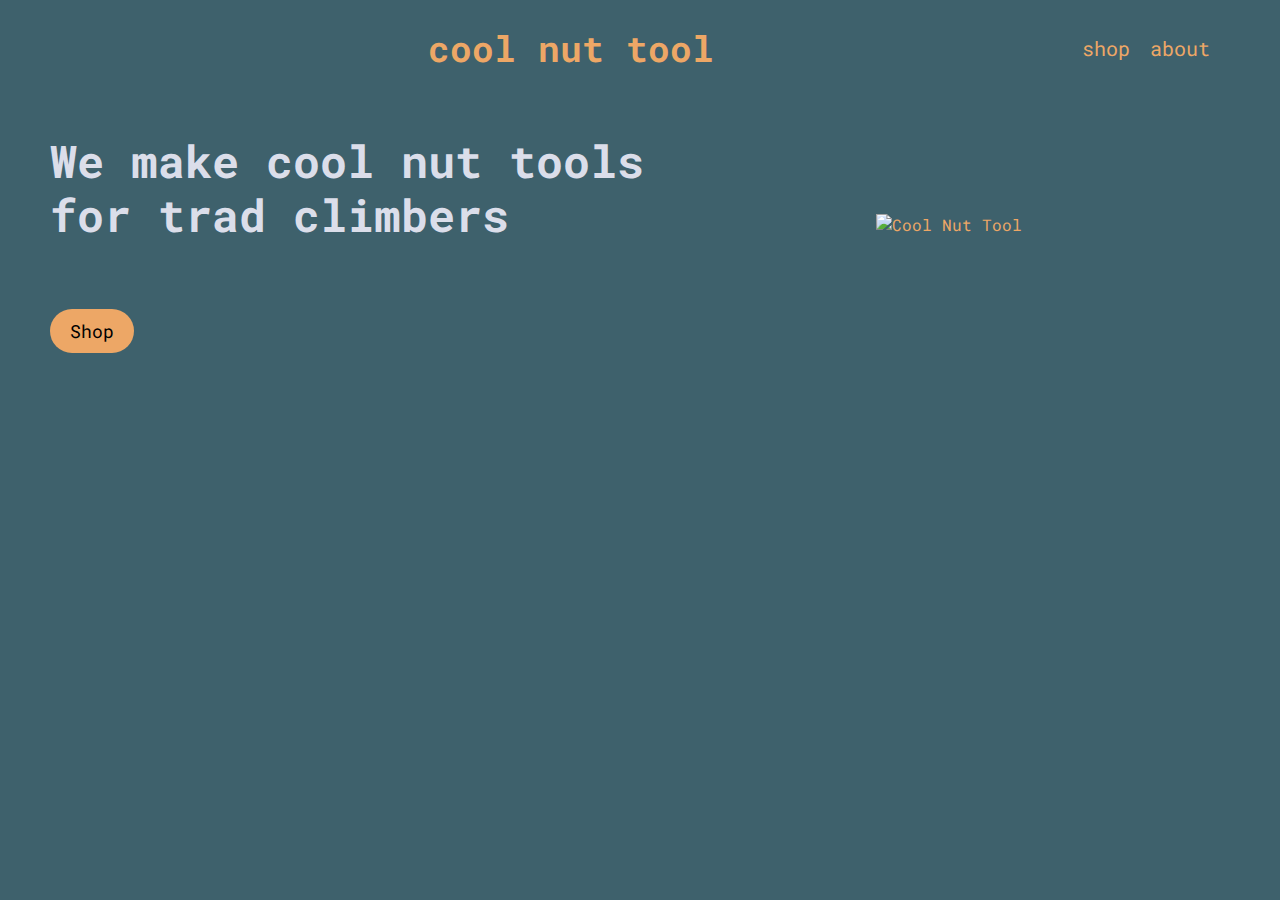
==== index.html @ 7da8a1d9 "image fix" ====
<!DOCTYPE html>
<html lang="en">
<head>
    <meta charset="UTF-8">
    <meta name="viewport" content="width=device-width, initial-scale=1.0">
    <title>Cool Nut Tool</title>
    <link rel="stylesheet" href="styles/main.css">
    <link href="https://fonts.googleapis.com/css2?family=Roboto+Mono:wght@200&display=swap" rel="stylesheet">
</head>
<body>
    <header>
        <div class="header-container">
            <div class="header-title">
                <h1>cool nut tool</h1>
            </div>
            <div class="header-links">
                <ul>
                    <li><a class="header-link" href="pages/shop.html">shop</a></li>
                    <li><a class="header-link" href="pages/about.html">about</a></li>
                </ul>
            </div>
        </div>
    </header>
    <main class="no-margin">
        <div class="content-container">
            <!-- Group text and button together -->
            <div class="text-and-button">
                <div class="main-text">
                    <h2>We make cool nut tools<br>for trad climbers</h2> <!-- Add a line break -->
                </div>
                <a href="pages/shop.html" class="shop-button">Shop</a>
            </div>
            <!-- Image on the right -->
            <img src="image/bitmap.png" alt="Cool Nut Tool" class="centered-image">
        </div>
    </main>
</body>
</html>
---- styles/main.css ----
@import url('https://fonts.googleapis.com/css2?family=Roboto+Mono:wght@200&display=swap');

html {
  font-family: 'Roboto Mono';
  color: #eda766ff; /* Text color */
  background-color: #3e616cff; /* Background color */
}

header {
  background-color: #3e616cff;
  /* border-bottom: 2px solid #ddd; */
  padding-left: 10px;
  padding-bottom: 0px;
  padding-top: 0px;
}

body {
  margin: 0;
}

.header-container {
  display: flex;
  justify-content: space-between;
  align-items: center;
}

.header-title {
  flex-grow: 1;                    /* Allow this div to take available space */
  display: flex;                   /* Use flexbox for centering */
  justify-content: center;         /* Center content horizontally */
  align-items: center;             /* Center content vertically */
  font-size: 18px;                 /* Set a larger font size for the title */

}


.header-links {
  margin-left: 0;                  /* Remove margin left if needed */
}

.header-links ul {
  list-style: none;                /* Remove list bullets */
  display: flex;                   /* Use flexbox for horizontal layout */
  padding: 0;                      /* Remove default padding */
  margin: 0;                       /* Remove default margin */
}

.header-links li {
  margin-right: 20px;              /* Add space between links */
}

.header-link {
  font-size: 20px;                 /* Set font size for links */
  text-decoration: none;           /* Remove underline from links */
  color: #eda766ff;                    /* Set link color */
  transition: color 0.3s;          /* Optional: Smooth color transition on hover */
}

.header-link:hover {
  color: rgb(239, 137, 41);                /* Change color on hover */
}

.main-content {
  display: flex;
  flex-direction: column;
  align-items: center;
  padding-top: 50px;
  margin-top: 100px;
  width: 100%;
}

main {
  margin-bottom: 60px;
}

.no-margin {
  margin-bottom: 0;
}

/* Updated content container with more space around */
.content-container {
  display: flex;
  flex-direction: row; /* Row layout for text on the left and image on the right */
  justify-content: flex-start; /* Align content to the start (left) */
  align-items: center; /* Vertically center both items */
  padding: 0 50px; /* Add padding to the sides for margin */
  overflow-x: hidden;
  position: relative;
}

.text-and-button {
  display: flex;
  flex-direction: column; /* Stack the text and button vertically */
  align-items: flex-start; /* Align the text and button to the left */
  margin-right: 30px; /* Add space between the text/button and the image */
}

.main-text {
  text-align: left; /* Align text to the left */
  color: #dbdeeaff; /* Adjust text color */
  font-size: 30px; /* Adjust font size */
  line-height: 1.2; /* Space between lines */
  margin-bottom: 20px; /* Space between text and the button */
}

/* Make the image smaller */
.centered-image {
  width: 30%; /* Adjust width to make the image smaller */
  height: auto; /* Maintain aspect ratio */
  margin-left: auto; /* Keep the image on the right */
}

.shop-button {
  display: inline-block;
  background-color: #eda766ff; /* Button background color */
  color: black; /* Button text color */
  padding: 10px 20px; /* Button padding */
  border-radius: 25px; /* Rounded corners */
  text-align: center;
  text-decoration: none; /* No underline */
  font-size: 18px; /* Button text size */
  margin-top: 10px; /* Space between button and text */
}

.shop-button:hover {
  background-color: rgb(239, 137, 41); /* New background color on hover */
  color: black; /* Keep the text color unchanged */
}

/* Ensure header is unaffected by these changes */
.header-container {
  display: flex;
  justify-content: space-between;
  align-items: center;
  padding: 0 50px; /* Add padding to sides for consistency */
}


/* More existing styles here */

/* Media queries */
/* For screens smaller than 600px */
@media (max-width: 600px) {
  /* Responsive adjustments */
}

/* Sub Page Formatting */
.subPage {
  color: #eda766ff; /* Text color */
}

/* Additional styles */
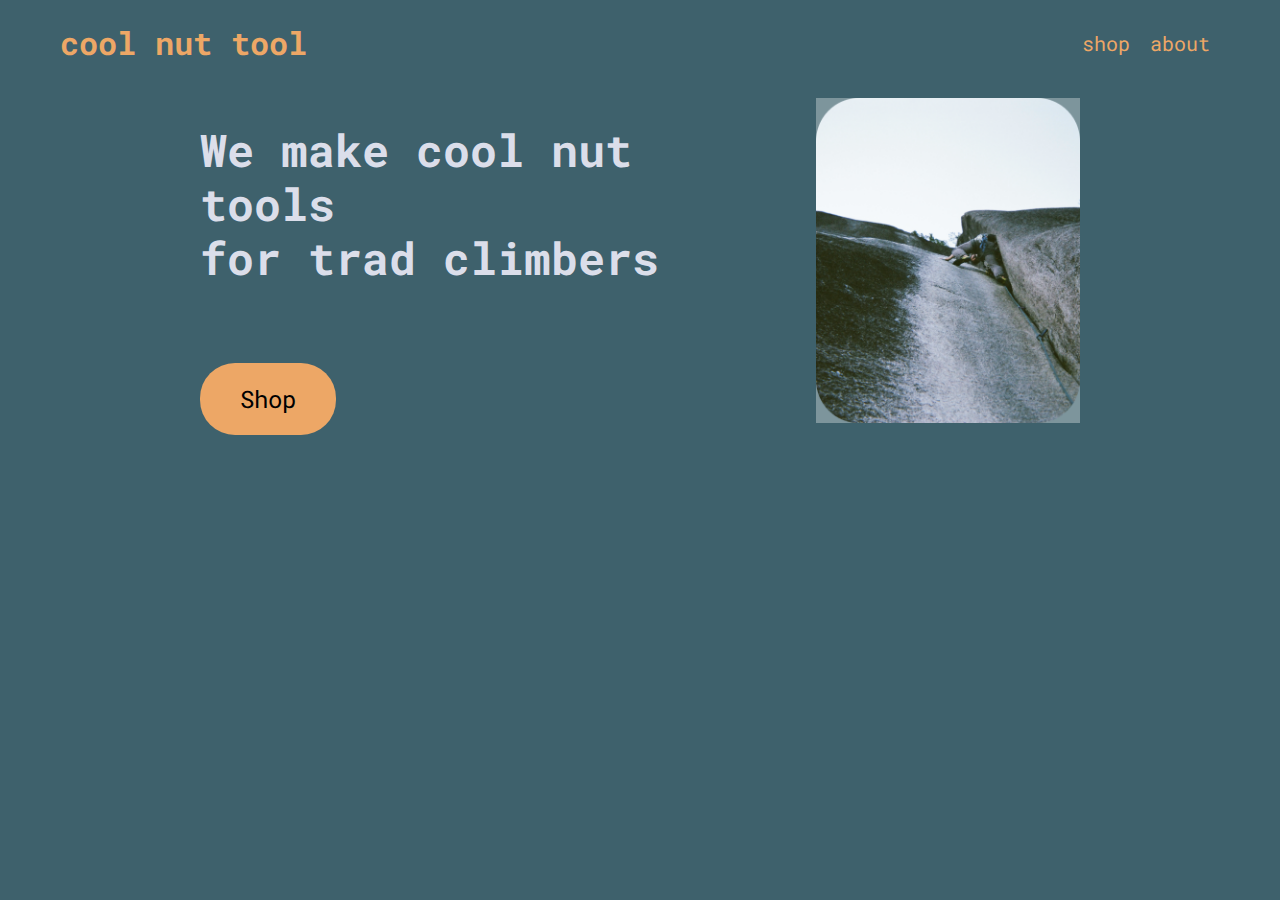
==== commit 5a7e4e63: "major shite" ====
--- a/index.html
+++ b/index.html
@@ -31,7 +31,7 @@
                 <a href="pages/shop.html" class="shop-button">Shop</a>
             </div>
             <!-- Image on the right -->
-            <img src="image/bitmap.png" alt="Cool Nut Tool" class="centered-image">
+            <img src="image/bitmapwide.png" alt="Cool Nut Tool" class="centered-image">
         </div>
     </main>
 </body>
--- a/styles/main.css
+++ b/styles/main.css
@@ -20,17 +20,15 @@
 
 .header-container {
   display: flex;
-  justify-content: space-between;
-  align-items: center;
+  justify-content: flex-start; /* Align items to the left */
+  align-items: center; /* Keep items vertically centered */
+  padding-left: 20px; /* Add padding to move the title slightly away from the edge */
 }
 
 .header-title {
-  flex-grow: 1;                    /* Allow this div to take available space */
-  display: flex;                   /* Use flexbox for centering */
-  justify-content: center;         /* Center content horizontally */
-  align-items: center;             /* Center content vertically */
-  font-size: 18px;                 /* Set a larger font size for the title */
-
+  flex-grow: 0; /* Do not take up extra space */
+  display: block; /* No flexbox centering needed */
+  margin-right: auto; /* Ensure it sticks to the left */
 }
 
 
@@ -83,7 +81,7 @@
   flex-direction: row; /* Row layout for text on the left and image on the right */
   justify-content: flex-start; /* Align content to the start (left) */
   align-items: center; /* Vertically center both items */
-  padding: 0 50px; /* Add padding to the sides for margin */
+  padding: 0 200px; /* Add padding to the sides for margin */
   overflow-x: hidden;
   position: relative;
 }
@@ -114,12 +112,13 @@
   display: inline-block;
   background-color: #eda766ff; /* Button background color */
   color: black; /* Button text color */
-  padding: 10px 20px; /* Button padding */
-  border-radius: 25px; /* Rounded corners */
+  padding: 20px 40px; /* Increase padding for a larger button */
+  border-radius: 35px; /* Adjust for more rounded corners if desired */
   text-align: center;
   text-decoration: none; /* No underline */
-  font-size: 18px; /* Button text size */
-  margin-top: 10px; /* Space between button and text */
+  font-size: 24px; /* Increase text size */
+  margin-top: 20px; /* Space above the button */
+  cursor: pointer; /* Add a pointer cursor for better UX */
 }
 
 .shop-button:hover {
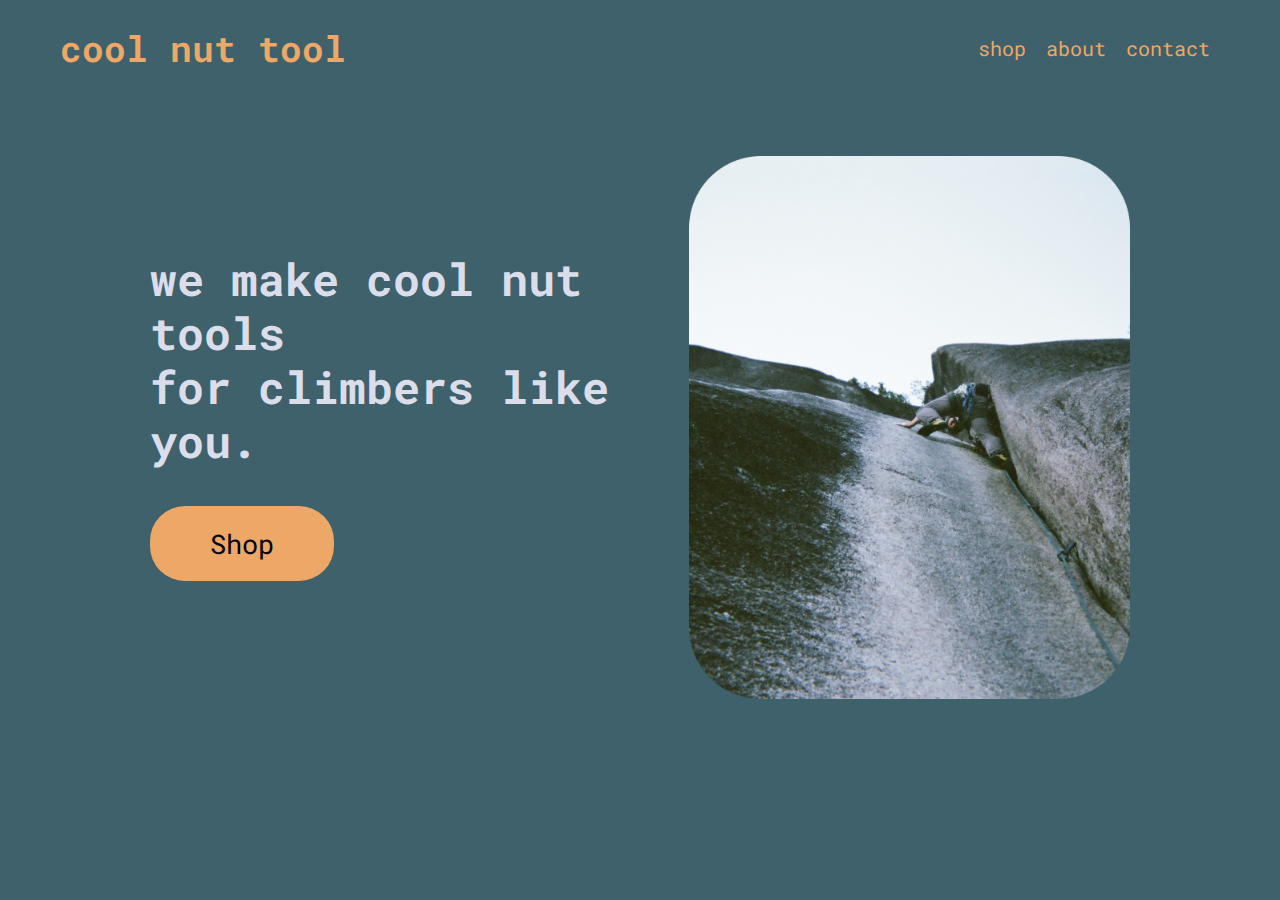
==== commit 98d85305: "title clickable" ====
--- a/index.html
+++ b/index.html
@@ -17,6 +17,7 @@
                 <ul>
                     <li><a class="header-link" href="pages/shop.html">shop</a></li>
                     <li><a class="header-link" href="pages/about.html">about</a></li>
+                    <li><a class="header-link" href="pages/contact.html">contact</a></li>
                 </ul>
             </div>
         </div>
@@ -26,7 +27,7 @@
             <!-- Group text and button together -->
             <div class="text-and-button">
                 <div class="main-text">
-                    <h2>We make cool nut tools<br>for trad climbers</h2> <!-- Add a line break -->
+                    <h2>we make cool nut tools<br>for climbers like you.</h2> <!-- Add a line break -->
                 </div>
                 <a href="pages/shop.html" class="shop-button">Shop</a>
             </div>
--- a/styles/main.css
+++ b/styles/main.css
@@ -29,6 +29,8 @@
   flex-grow: 0; /* Do not take up extra space */
   display: block; /* No flexbox centering needed */
   margin-right: auto; /* Ensure it sticks to the left */
+  font-size: 18px;
+
 }
 
 
@@ -81,7 +83,7 @@
   flex-direction: row; /* Row layout for text on the left and image on the right */
   justify-content: flex-start; /* Align content to the start (left) */
   align-items: center; /* Vertically center both items */
-  padding: 0 200px; /* Add padding to the sides for margin */
+  padding: 0 150px; /* Add padding to the sides for margin */
   overflow-x: hidden;
   position: relative;
 }
@@ -103,21 +105,23 @@
 
 /* Make the image smaller */
 .centered-image {
-  width: 30%; /* Adjust width to make the image smaller */
+  width: 45%; /* Adjust width to make the image smaller */
   height: auto; /* Maintain aspect ratio */
   margin-left: auto; /* Keep the image on the right */
+  margin: 60px 0 0 auto; /* Add top margin to move the image lower */
+
 }
 
 .shop-button {
   display: inline-block;
   background-color: #eda766ff; /* Button background color */
   color: black; /* Button text color */
-  padding: 20px 40px; /* Increase padding for a larger button */
+  padding: 20px 60px; /* Increase padding for a larger button */
   border-radius: 35px; /* Adjust for more rounded corners if desired */
   text-align: center;
   text-decoration: none; /* No underline */
-  font-size: 24px; /* Increase text size */
-  margin-top: 20px; /* Space above the button */
+  font-size: 27px; /* Increase text size */
+  margin-top: -20px; /* Space above the button */
   cursor: pointer; /* Add a pointer cursor for better UX */
 }
 
@@ -148,4 +152,4 @@
   color: #eda766ff; /* Text color */
 }
 
-/* Additional styles */
+/* Additional styles */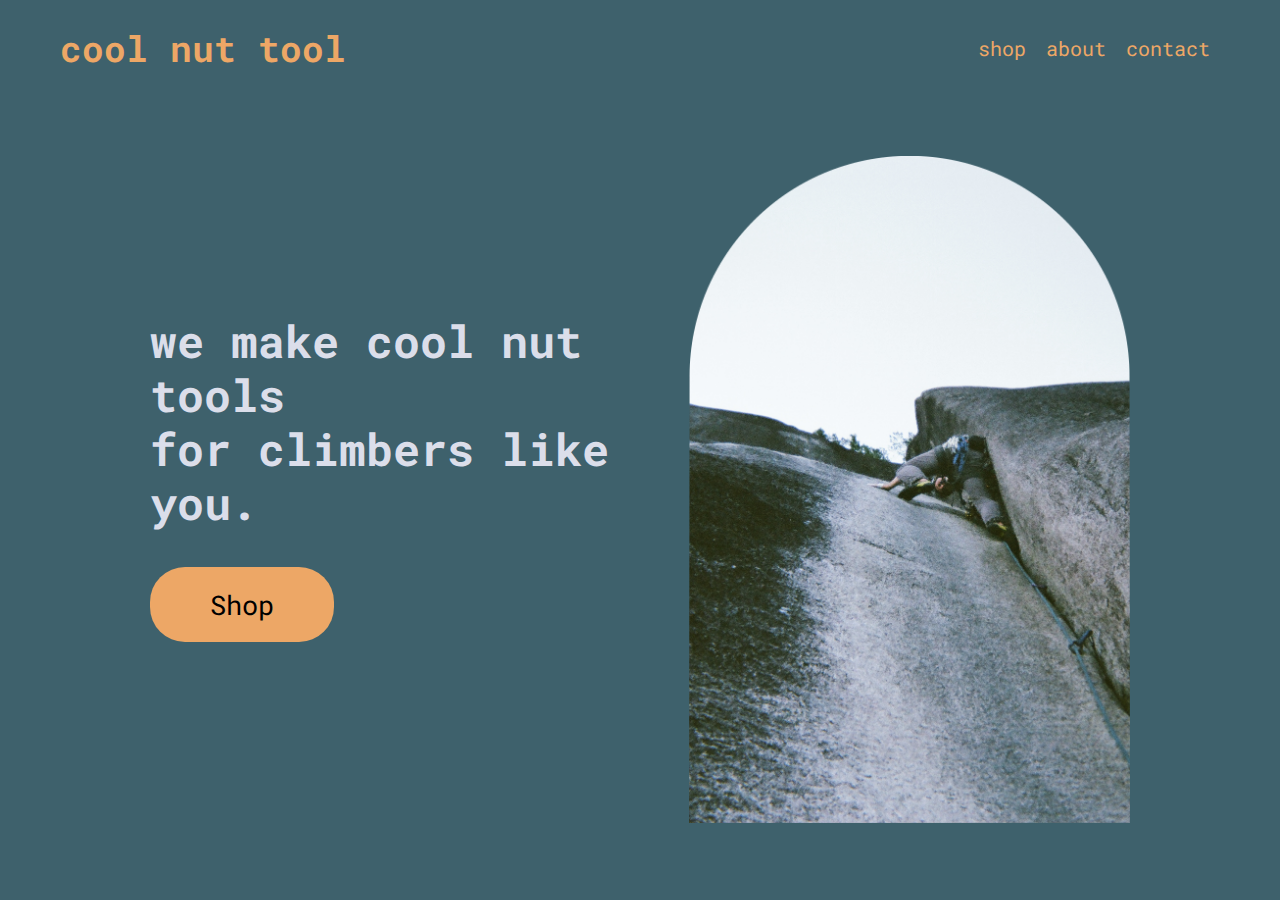
==== commit bcf4d8f2: "new pic" ====
--- a/index.html
+++ b/index.html
@@ -11,7 +11,9 @@
     <header>
         <div class="header-container">
             <div class="header-title">
-                <h1>cool nut tool</h1>
+                <a href="index.html" class="header-title-link">
+                    <h1>cool nut tool</h1>
+                </a>
             </div>
             <div class="header-links">
                 <ul>
@@ -32,7 +34,7 @@
                 <a href="pages/shop.html" class="shop-button">Shop</a>
             </div>
             <!-- Image on the right -->
-            <img src="image/bitmapwide.png" alt="Cool Nut Tool" class="centered-image">
+            <img src="image/bitmaparch.png" alt="Cool Nut Tool" class="centered-image">
         </div>
     </main>
 </body>
--- a/styles/main.css
+++ b/styles/main.css
@@ -152,4 +152,14 @@
   color: #eda766ff; /* Text color */
 }
 
-/* Additional styles */+/* Additional styles */
+
+.header-title-link {
+    text-decoration: none;
+    color: #eda766ff;
+    transition: color 0.3s;
+}
+
+.header-title-link:hover {
+    color: rgb(239, 137, 41);
+}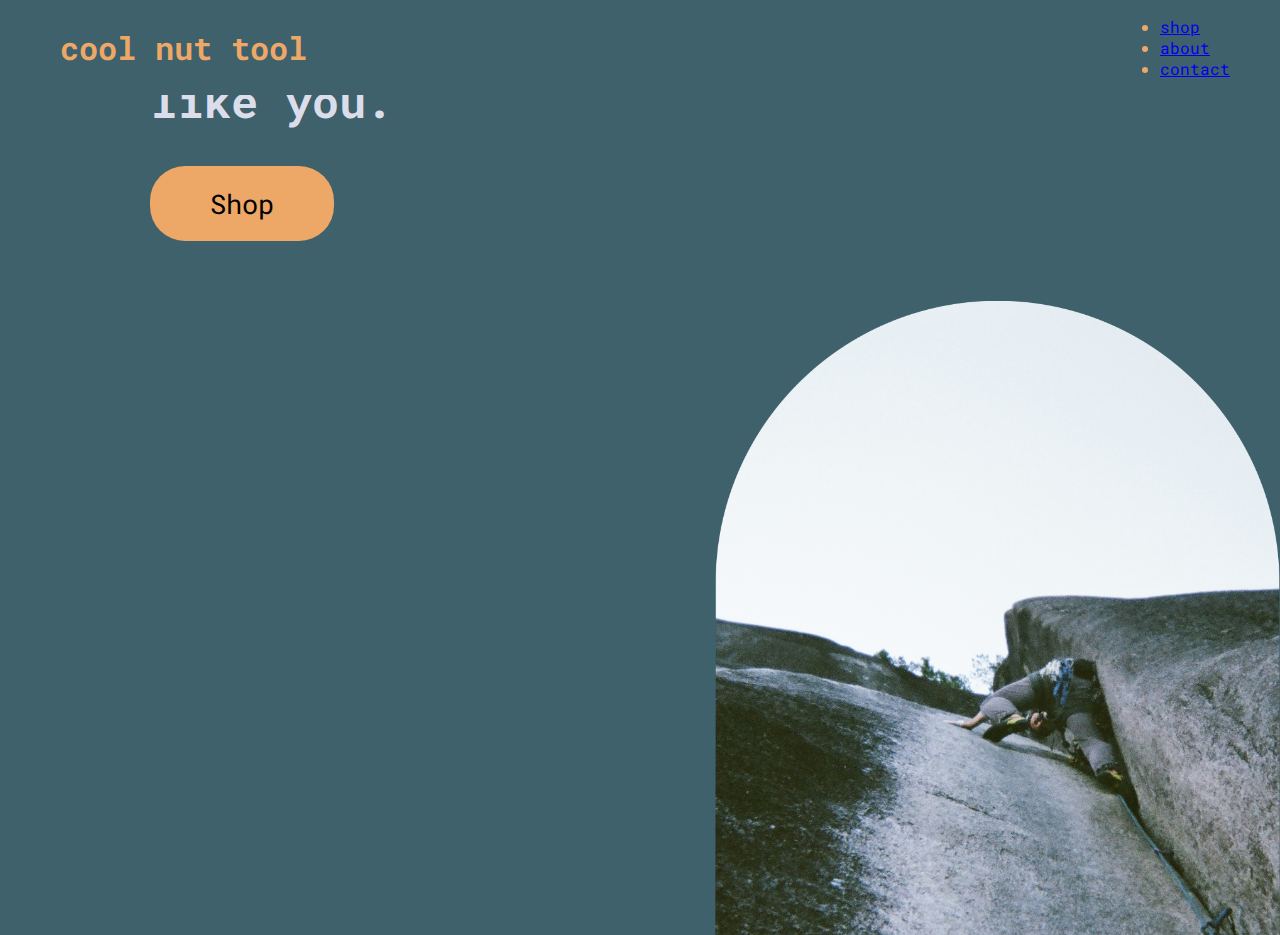
==== commit 92e0c7ae: "revert image formatting stuff" ====
--- a/index.html
+++ b/index.html
@@ -26,14 +26,12 @@
     </header>
     <main class="no-margin">
         <div class="content-container">
-            <!-- Group text and button together -->
             <div class="text-and-button">
                 <div class="main-text">
-                    <h2>we make cool nut tools<br>for climbers like you.</h2> <!-- Add a line break -->
+                    <h2>we make cool nut tools<br>for climbers like you.</h2>
                 </div>
                 <a href="pages/shop.html" class="shop-button">Shop</a>
             </div>
-            <!-- Image on the right -->
             <img src="image/bitmaparch.png" alt="Cool Nut Tool" class="centered-image">
         </div>
     </main>
--- a/styles/main.css
+++ b/styles/main.css
@@ -1,4 +1,28 @@
 @import url('https://fonts.googleapis.com/css2?family=Roboto+Mono:wght@200&display=swap');
+@media screen and (max-width: 768px) {
+  .header-container {
+    flex-direction: column;
+    align-items: flex-start;
+    padding: 10px;
+  }
+
+  .header-title {
+    margin-bottom: 10px;
+  }
+
+  .header-links ul {
+    flex-direction: column;
+  }
+
+  .header-links li {
+    margin-right: 0;
+    margin-bottom: 10px;
+  }
+
+  .header-links li:last-child {
+    margin-bottom: 0;
+  }
+}
 
 html {
   font-family: 'Roboto Mono';
@@ -14,63 +38,16 @@
   padding-top: 0px;
 }
 
-body {
-  margin: 0;
-}
-
-.header-container {
-  display: flex;
-  justify-content: flex-start; /* Align items to the left */
-  align-items: center; /* Keep items vertically centered */
-  padding-left: 20px; /* Add padding to move the title slightly away from the edge */
-}
-
-.header-title {
-  flex-grow: 0; /* Do not take up extra space */
-  display: block; /* No flexbox centering needed */
-  margin-right: auto; /* Ensure it sticks to the left */
-  font-size: 18px;
-
-}
-
-
-.header-links {
-  margin-left: 0;                  /* Remove margin left if needed */
-}
-
-.header-links ul {
-  list-style: none;                /* Remove list bullets */
-  display: flex;                   /* Use flexbox for horizontal layout */
-  padding: 0;                      /* Remove default padding */
-  margin: 0;                       /* Remove default margin */
-}
-
-.header-links li {
-  margin-right: 20px;              /* Add space between links */
-}
-
-.header-link {
-  font-size: 20px;                 /* Set font size for links */
-  text-decoration: none;           /* Remove underline from links */
-  color: #eda766ff;                    /* Set link color */
-  transition: color 0.3s;          /* Optional: Smooth color transition on hover */
-}
-
-.header-link:hover {
-  color: rgb(239, 137, 41);                /* Change color on hover */
-}
-
-.main-content {
-  display: flex;
-  flex-direction: column;
-  align-items: center;
-  padding-top: 50px;
-  margin-top: 100px;
-  width: 100%;
+body, html {
+    height: 100%;
+    margin: 0;
+    padding: 0;
 }
 
 main {
   margin-bottom: 60px;
+  display: flex;
+  height: calc(100vh - 60px); /* Adjust 60px to match your header height */
 }
 
 .no-margin {
@@ -79,11 +56,11 @@
 
 /* Updated content container with more space around */
 .content-container {
+  flex: 1;
   display: flex;
-  flex-direction: row; /* Row layout for text on the left and image on the right */
-  justify-content: flex-start; /* Align content to the start (left) */
-  align-items: center; /* Vertically center both items */
-  padding: 0 150px; /* Add padding to the sides for margin */
+  flex-direction: column;
+  justify-content: center;
+  padding-left: 150px;
   overflow-x: hidden;
   position: relative;
 }
@@ -93,6 +70,7 @@
   flex-direction: column; /* Stack the text and button vertically */
   align-items: flex-start; /* Align the text and button to the left */
   margin-right: 30px; /* Add space between the text/button and the image */
+  max-width: 50%;
 }
 
 .main-text {
@@ -101,15 +79,36 @@
   font-size: 30px; /* Adjust font size */
   line-height: 1.2; /* Space between lines */
   margin-bottom: 20px; /* Space between text and the button */
+  max-width: 70%; /* Limit the width to 70% of its container */
+  width: 100%; /* Ensure it takes full width up to the max-width */
 }
 
 /* Make the image smaller */
 .centered-image {
-  width: 45%; /* Adjust width to make the image smaller */
+  width: 50%; /* Adjust width to make the image smaller */
   height: auto; /* Maintain aspect ratio */
   margin-left: auto; /* Keep the image on the right */
   margin: 60px 0 0 auto; /* Add top margin to move the image lower */
+}
 
+/* Media query for mobile devices */
+@media (max-width: 768px) {
+  .content-container {
+    flex-direction: column;
+    padding-left: 20px;
+    padding-right: 20px;
+  }
+
+  .main-text {
+    max-width: 100%;
+    font-size: 24px;
+    margin-bottom: 30px;
+  }
+
+  .centered-image {
+    width: 100%;
+    margin: 0 auto;
+  }
 }
 
 .shop-button {
@@ -138,7 +137,6 @@
   padding: 0 50px; /* Add padding to sides for consistency */
 }
 
-
 /* More existing styles here */
 
 /* Media queries */
@@ -162,4 +160,5 @@
 
 .header-title-link:hover {
     color: rgb(239, 137, 41);
-}+}
+
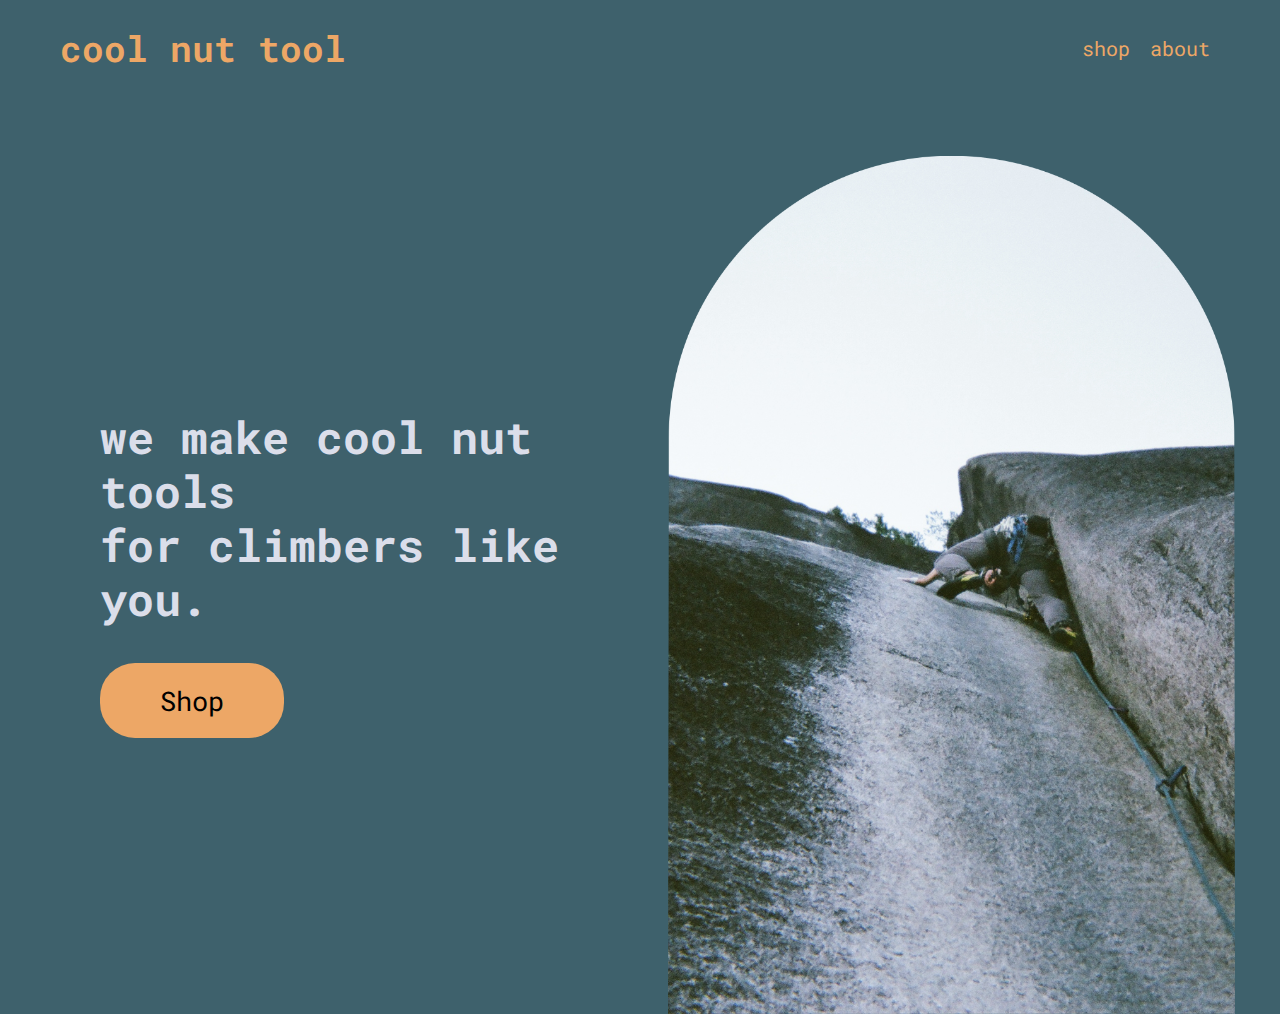
==== commit d5e5578c: "Text color change" ====
--- a/index.html
+++ b/index.html
@@ -19,7 +19,6 @@
                 <ul>
                     <li><a class="header-link" href="pages/shop.html">shop</a></li>
                     <li><a class="header-link" href="pages/about.html">about</a></li>
-                    <li><a class="header-link" href="pages/contact.html">contact</a></li>
                 </ul>
             </div>
         </div>
--- a/styles/main.css
+++ b/styles/main.css
@@ -1,26 +1,31 @@
 @import url('https://fonts.googleapis.com/css2?family=Roboto+Mono:wght@200&display=swap');
+
 @media screen and (max-width: 768px) {
   .header-container {
     flex-direction: column;
-    align-items: flex-start;
+    align-items: center;
     padding: 10px;
   }
 
   .header-title {
     margin-bottom: 10px;
+    text-align: center;
+    width: 100%;
   }
 
   .header-links ul {
-    flex-direction: column;
+    flex-direction: row;
+    justify-content: center;
+    align-items: center;
   }
 
   .header-links li {
+    margin-right: 10px;
+    margin-bottom: 0;
+  }
+
+  .header-links li:last-child {
     margin-right: 0;
-    margin-bottom: 10px;
-  }
-
-  .header-links li:last-child {
-    margin-bottom: 0;
   }
 }
 
@@ -38,16 +43,63 @@
   padding-top: 0px;
 }
 
-body, html {
-    height: 100%;
-    margin: 0;
-    padding: 0;
+body {
+  margin: 0;
+}
+
+.header-container {
+  display: flex;
+  justify-content: flex-start; /* Align items to the left */
+  align-items: center; /* Keep items vertically centered */
+  padding-left: 20px; /* Add padding to move the title slightly away from the edge */
+}
+
+.header-title {
+  flex-grow: 0; /* Do not take up extra space */
+  display: block; /* No flexbox centering needed */
+  margin-right: auto; /* Ensure it sticks to the left */
+  font-size: 18px;
+
+}
+
+
+.header-links {
+  margin-left: 0;                  /* Remove margin left if needed */
+}
+
+.header-links ul {
+  list-style: none;                /* Remove list bullets */
+  display: flex;                   /* Use flexbox for horizontal layout */
+  padding: 0;                      /* Remove default padding */
+  margin: 0;                       /* Remove default margin */
+}
+
+.header-links li {
+  margin-right: 20px;              /* Add space between links */
+}
+
+.header-link {
+  font-size: 20px;                 /* Set font size for links */
+  text-decoration: none;           /* Remove underline from links */
+  color: #eda766ff;                    /* Set link color */
+  transition: color 0.3s;          /* Optional: Smooth color transition on hover */
+}
+
+.header-link:hover {
+  color: rgb(239, 137, 41);                /* Change color on hover */
+}
+
+.main-content {
+  display: flex;
+  flex-direction: column;
+  align-items: center;
+  padding-top: 50px;
+  margin-top: 100px;
+  width: 100%;
 }
 
 main {
   margin-bottom: 60px;
-  display: flex;
-  height: calc(100vh - 60px); /* Adjust 60px to match your header height */
 }
 
 .no-margin {
@@ -56,11 +108,11 @@
 
 /* Updated content container with more space around */
 .content-container {
-  flex: 1;
-  display: flex;
-  flex-direction: column;
-  justify-content: center;
-  padding-left: 150px;
+  display: flex;
+  flex-direction: row; /* Row layout for text on the left and image on the right */
+  justify-content: flex-start; /* Align content to the start (left) */
+  align-items: center; /* Vertically center both items */
+  padding: 0 45px 0 100px; /* Further reduce right padding */
   overflow-x: hidden;
   position: relative;
 }
@@ -70,7 +122,7 @@
   flex-direction: column; /* Stack the text and button vertically */
   align-items: flex-start; /* Align the text and button to the left */
   margin-right: 30px; /* Add space between the text/button and the image */
-  max-width: 50%;
+  width: 50%; /* Limit the text to 50% of the screen width */
 }
 
 .main-text {
@@ -79,8 +131,6 @@
   font-size: 30px; /* Adjust font size */
   line-height: 1.2; /* Space between lines */
   margin-bottom: 20px; /* Space between text and the button */
-  max-width: 70%; /* Limit the width to 70% of its container */
-  width: 100%; /* Ensure it takes full width up to the max-width */
 }
 
 /* Make the image smaller */
@@ -94,20 +144,25 @@
 /* Media query for mobile devices */
 @media (max-width: 768px) {
   .content-container {
-    flex-direction: column;
-    padding-left: 20px;
-    padding-right: 20px;
+    flex-direction: column; /* Stack elements vertically on mobile */
+    padding: 0 20px; /* Adjust padding for mobile */
+  }
+
+  .text-and-button {
+    width: 100%; /* Full width on mobile */
+    margin-right: 0; /* Remove right margin */
+    margin-bottom: 30px; /* Add space between text/button and image */
+    align-items: center; /* Center align text and button on mobile */
   }
 
   .main-text {
-    max-width: 100%;
-    font-size: 24px;
-    margin-bottom: 30px;
+    text-align: center; /* Center text on mobile */
+    font-size: 24px; /* Slightly smaller font size for mobile */
   }
 
   .centered-image {
-    width: 100%;
-    margin: 0 auto;
+    width: 100%; /* Full width image on mobile */
+    margin: 0; /* Remove margins */
   }
 }
 
@@ -137,6 +192,7 @@
   padding: 0 50px; /* Add padding to sides for consistency */
 }
 
+
 /* More existing styles here */
 
 /* Media queries */
@@ -162,3 +218,150 @@
     color: rgb(239, 137, 41);
 }
 
+/* Shop Grid Styles */
+.shop-grid {
+    display: grid;
+    grid-template-columns: repeat(2, 1fr);
+    gap: 30px;
+    width: 80%;
+    margin: 40px auto;
+}
+
+.shop-tile {
+    aspect-ratio: 1 / 1;
+    background-color: #eda766ff;
+    display: flex;
+    justify-content: center;
+    align-items: center;
+    overflow: hidden;
+}
+
+.text-tile {
+    text-align: left;
+    padding: 20px;
+    display: flex;
+    flex-direction: column;
+    justify-content: flex-start;
+    align-items: flex-start;
+    position: relative; /* Add this */
+}
+
+.text-tile-content {
+    position: absolute;
+    top: 100px;
+    left: 60px;
+    right: 30px;
+}
+
+.product-title {
+    color: #3e616cff; /* Blue color */
+    text-decoration: underline;
+    margin-bottom: 15px;
+    display: block;
+    text-align: left; /* Change from center to left */
+}
+
+.product-details {
+    color: white;
+    list-style-type: none;
+    padding: 0;
+    margin-top: 15px;
+    width: 100%; /* Ensure the list takes full width of the tile */
+}
+
+.product-details li {
+    margin-bottom: 10px;
+    text-align: left; /* Change from center to left */
+}
+
+.image-tile {
+    position: relative;
+    overflow: hidden;
+    text-decoration: none; /* Add this line */
+    color: inherit; /* Add this line */
+    display: block; /* Add this line */
+}
+
+.image-tile img {
+    width: 100%;
+    height: 100%;
+    object-fit: cover;
+    transition: filter 0.3s ease;
+}
+
+.hover-text {
+    position: absolute;
+    top: 50%;
+    left: 50%;
+    transform: translate(-50%, -50%);
+    color: white;
+    font-size: 24px;
+    text-align: center;
+    opacity: 0;
+    transition: opacity 0.3s ease;
+    pointer-events: none;
+}
+
+.image-tile:hover img {
+    filter: brightness(70%);
+}
+
+.image-tile:hover .hover-text {
+    opacity: 1;
+}
+
+/* Responsive adjustments */
+@media (max-width: 768px) {
+    .shop-grid {
+        width: 90%;
+        grid-template-columns: 1fr;
+    }
+}
+
+/* About Page Styles */
+.about-container {
+    display: flex;
+    justify-content: space-between;
+    align-items: flex-start;
+    padding: 40px;
+}
+
+.about-title {
+  color: #eda766ff; /* Blue color */
+  text-decoration: underline;
+  margin-bottom: 15px;
+  display: block;
+  text-align: left; /* Change from center to left */
+}
+
+.about-text {
+    width: 50%;
+    padding-right: 40px;
+}
+
+.about-image {
+    width: 50%;
+}
+
+.about-image img {
+    width: 100%;
+    height: auto;
+    object-fit: cover;
+}
+
+/* Responsive adjustments for about page */
+@media (max-width: 768px) {
+    .about-container {
+        flex-direction: column-reverse;
+        padding: 20px;
+    }
+
+    .about-text, .about-image {
+        width: 100%;
+        padding-right: 0;
+    }
+
+    .about-image {
+        margin-bottom: 20px;
+    }
+}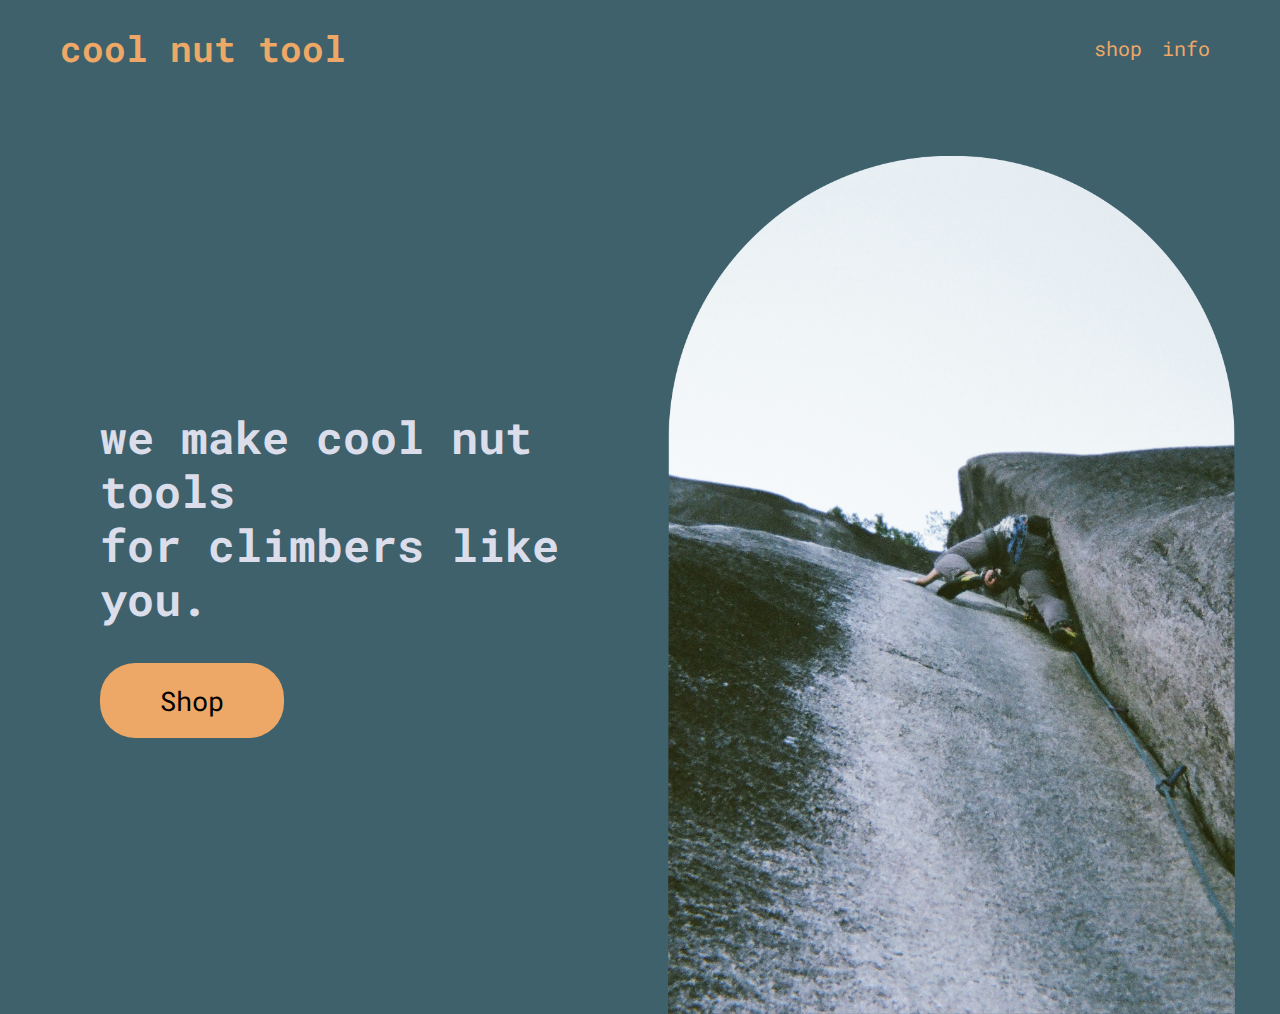
==== commit 6275e122: "stripe links" ====
--- a/index.html
+++ b/index.html
@@ -1,6 +1,15 @@
 <!DOCTYPE html>
 <html lang="en">
 <head>
+    <!-- Google tag (gtag.js) -->
+    <script async src="https://www.googletagmanager.com/gtag/js?id=G-TC07WEKM04"></script>
+    <script>
+        window.dataLayer = window.dataLayer || [];
+        function gtag(){dataLayer.push(arguments);}
+        gtag('js', new Date());
+
+        gtag('config', 'G-TC07WEKM04');
+    </script>
     <meta charset="UTF-8">
     <meta name="viewport" content="width=device-width, initial-scale=1.0">
     <title>Cool Nut Tool</title>
@@ -18,7 +27,7 @@
             <div class="header-links">
                 <ul>
                     <li><a class="header-link" href="pages/shop.html">shop</a></li>
-                    <li><a class="header-link" href="pages/about.html">about</a></li>
+                    <li><a class="header-link" href="pages/about.html">info</a></li>
                 </ul>
             </div>
         </div>
--- a/styles/main.css
+++ b/styles/main.css
@@ -323,24 +323,26 @@
     display: flex;
     justify-content: space-between;
     align-items: flex-start;
-    padding: 40px;
+    width: 80%; /* Match the width of shop-grid */
+    margin: 40px auto; /* Center the container and add vertical margin */
+    padding: 0; /* Remove padding */
 }
 
 .about-title {
-  color: #eda766ff; /* Blue color */
-  text-decoration: underline;
-  margin-bottom: 15px;
-  display: block;
-  text-align: left; /* Change from center to left */
+    color: #eda766ff; /* Blue color */
+    text-decoration: underline;
+    margin-bottom: 15px;
+    display: block;
+    text-align: left; /* Change from center to left */
 }
 
 .about-text {
-    width: 50%;
-    padding-right: 40px;
+    width: 48%; /* Adjust width to allow for some space between text and image */
+    padding-right: 2%; /* Add a small padding between text and image */
 }
 
 .about-image {
-    width: 50%;
+    width: 48%; /* Match the text width */
 }
 
 .about-image img {
@@ -352,8 +354,9 @@
 /* Responsive adjustments for about page */
 @media (max-width: 768px) {
     .about-container {
-        flex-direction: column-reverse;
-        padding: 20px;
+        width: 90%; /* Match the mobile width of shop-grid */
+        flex-direction: column;
+        margin: 20px auto; /* Adjust margin for mobile */
     }
 
     .about-text, .about-image {
@@ -361,7 +364,12 @@
         padding-right: 0;
     }
 
+    .about-text {
+        order: 1;
+        margin-bottom: 20px;
+    }
+
     .about-image {
-        margin-bottom: 20px;
+        order: 2;
     }
 }